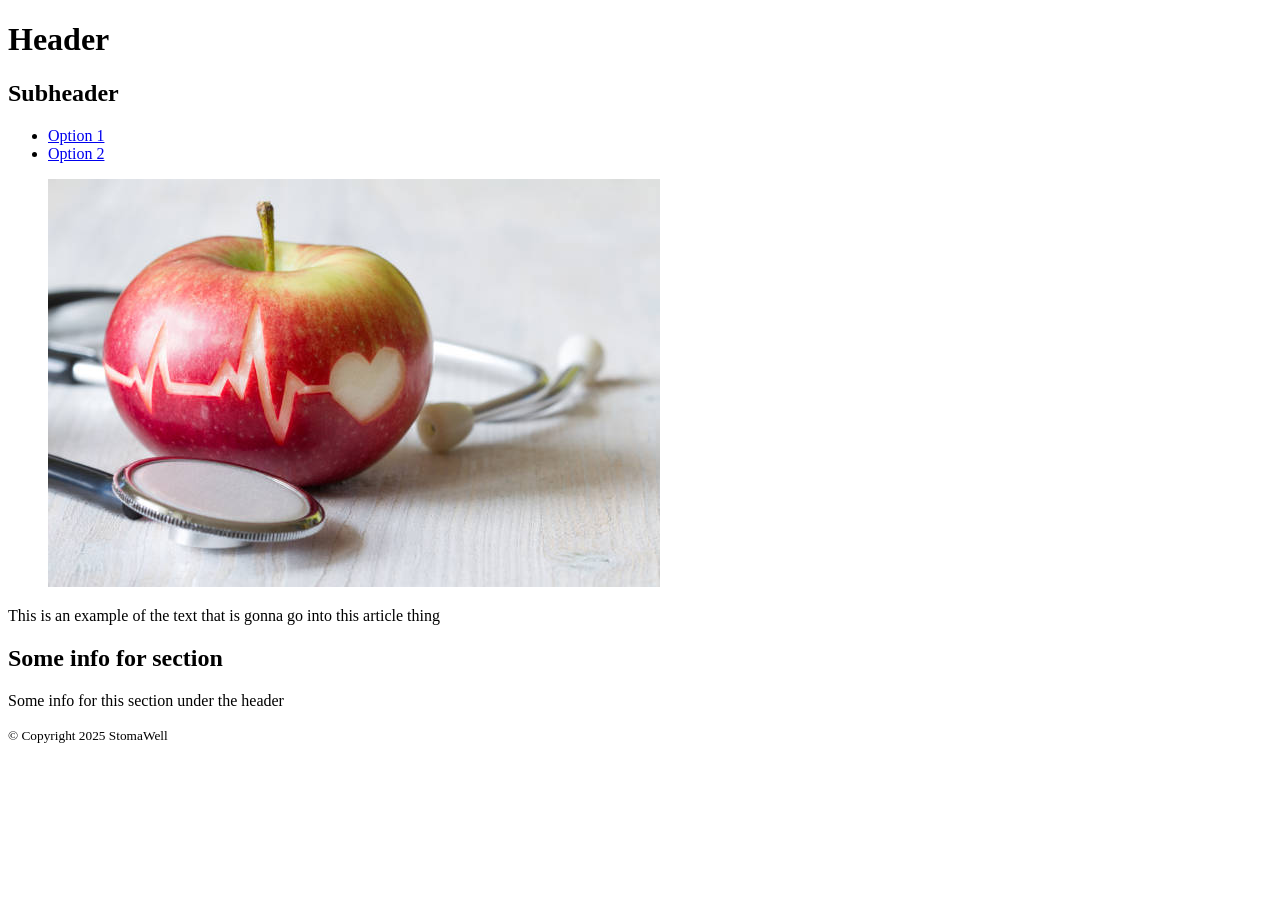
==== index.html @ 1ad5fc43 "Added who knows what to the index file and added the css directory... We will find out after I check" ====
<!DOCTYPE html>
<html>
    <head>
        <meta charset="utf-8" />
        <title>Title</title>
        <link href="css/styles.css" rel="stylesheet" />
    </head>
    <body>
        <header>
            <h1>Header</h1>
            <h2>Subheader</h2>
        </header>
        <nav>
            <ul>
                <li><a href="#">Option 1</a></li>
                <li><a href="#">Option 2</a></li>
            </ul>
        </nav>
        <main>
            <article>
                <figure>
                    <img src="images/Example_Photo.jpg">
                </figure>
                <p>
                This is an example of the text that is gonna go into this article thing
                </p>
            </article>
                <section>
                    <h2>Some info for section</h2>
                    <p>
                    Some info for this section under the header
                    </p>
                </section>
        </main>
        <footer>
            <small>&copy; Copyright 2025 StomaWell</small>
        </footer>
    </body>
</html>
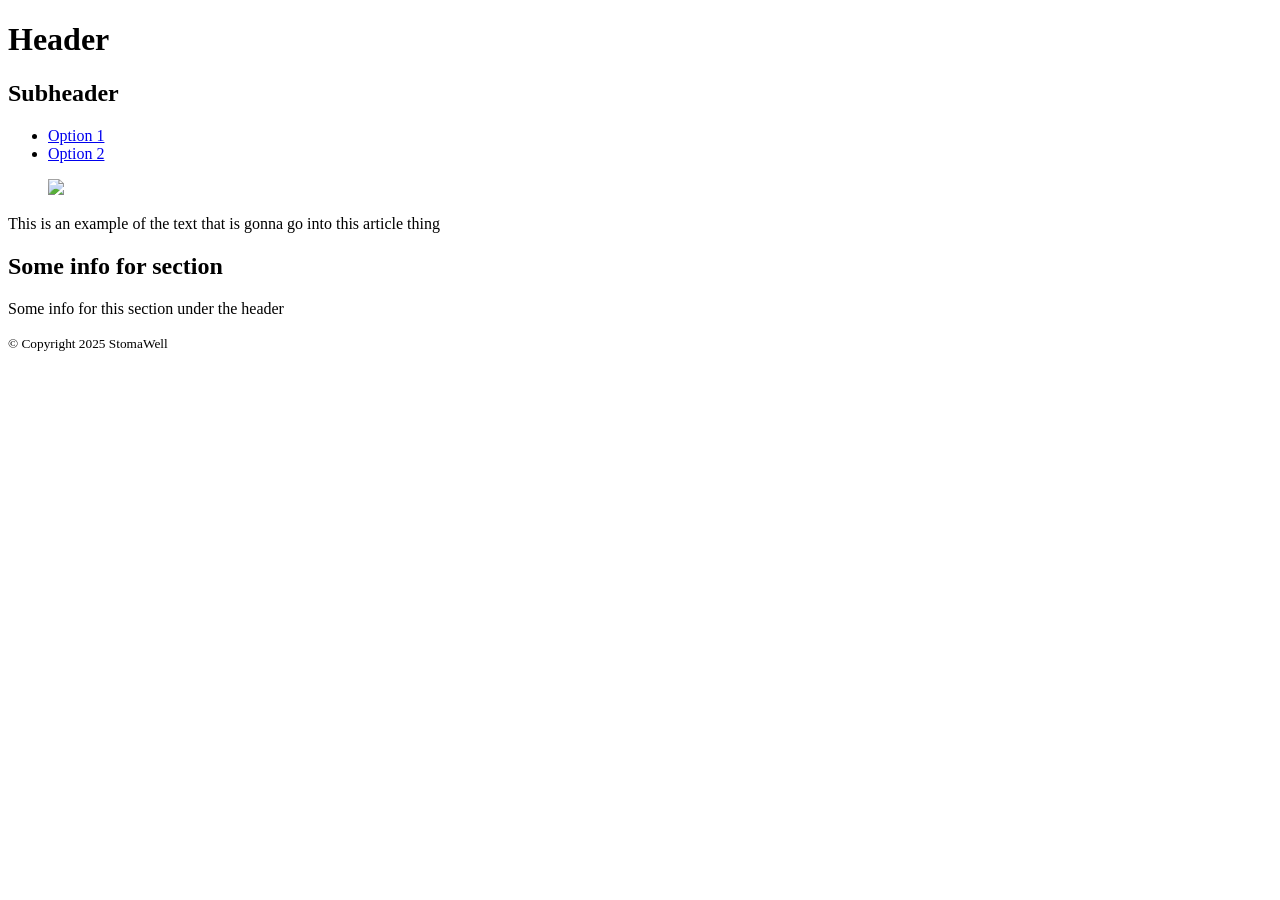
==== commit a9d50ada: "Modified the readme, delted unneeded pictures, tried to modify the index file and failed" ====
--- a/index.html
+++ b/index.html
@@ -19,7 +19,7 @@
         <main>
             <article>
                 <figure>
-                    <img src="images/Example_Photo.jpg">
+                    <img src="wellness_rock.jpg">
                 </figure>
                 <p>
                 This is an example of the text that is gonna go into this article thing
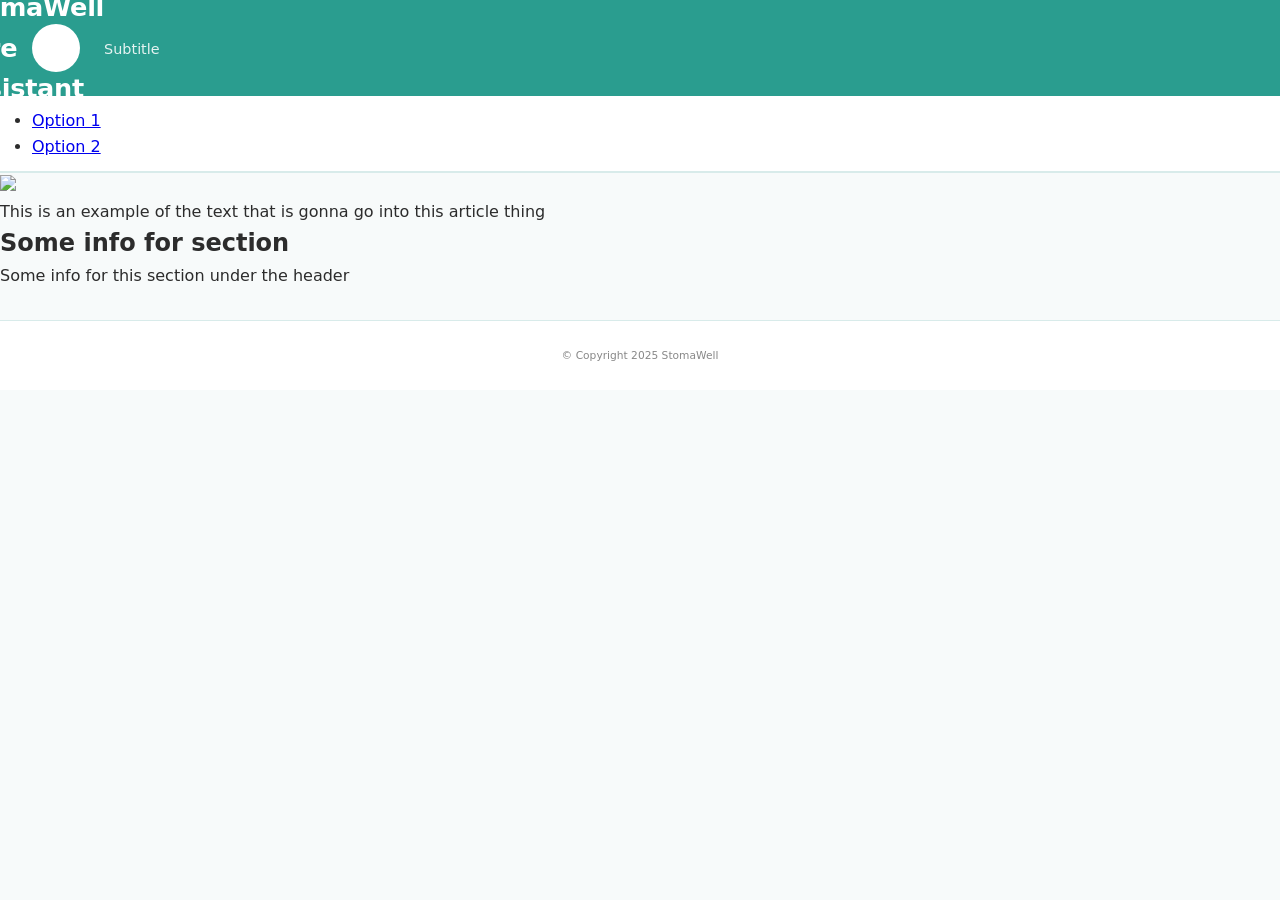
==== commit 06d3da36: "This is the modification of many files that add the code that was helped by AI. Modification of the " ====
--- a/index.html
+++ b/index.html
@@ -4,11 +4,14 @@
         <meta charset="utf-8" />
         <title>Title</title>
         <link href="css/styles.css" rel="stylesheet" />
+        <script src="js/app.js" defer></script>
     </head>
     <body>
         <header>
-            <h1>Header</h1>
-            <h2>Subheader</h2>
+            <div class="header-logo">
+                <h1>StomaWell Care Assistant</h1>
+                    <p>Subtitle</p>
+            </div>
         </header>
         <nav>
             <ul>
--- a/css/styles.css
+++ b/css/styles.css
@@ -0,0 +1,358 @@
+/* ─── Design Tokens ─────────────────────────────────────────────────────────── */
+:root {
+  --teal:        #2A9D8F;
+  --teal-dark:   #1E7268;
+  --teal-light:  #E8F5F4;
+  --orange:      #E76F2A;
+  --text-dark:   #2C2C2C;
+  --text-mid:    #555555;
+  --text-light:  #888888;
+  --bg:          #FFFFFF;
+  --bg-subtle:   #F7FAFA;
+  --border:      #D8EBEA;
+  --radius:      10px;
+  --shadow:      0 2px 8px rgba(0,0,0,0.08);
+}
+
+/* ─── Reset & Base ───────────────────────────────────────────────────────────── */
+*, *::before, *::after { box-sizing: border-box; margin: 0; padding: 0; }
+
+body {
+  font-family: 'Segoe UI', system-ui, sans-serif;
+  background: var(--bg-subtle);
+  color: var(--text-dark);
+  line-height: 1.6;
+  min-height: 100vh;
+}
+
+/* ─── Header ─────────────────────────────────────────────────────────────────── */
+header {
+  background: var(--teal);
+  color: #fff;
+  padding: 1.5rem 2rem;
+  display: flex;
+  align-items: center;
+  gap: 1.25rem;
+}
+
+.header-logo {
+  width: 48px;
+  height: 48px;
+  background: #fff;
+  border-radius: 50%;
+  display: flex;
+  align-items: center;
+  justify-content: center;
+  flex-shrink: 0;
+}
+
+.header-logo svg { display: block; }
+
+header h1 {
+  font-size: 1.6rem;
+  font-weight: 700;
+  letter-spacing: -0.3px;
+}
+
+header p {
+  font-size: 0.9rem;
+  opacity: 0.88;
+  margin-top: 0.15rem;
+}
+
+/* ─── Nav / Filter Bar ───────────────────────────────────────────────────────── */
+nav {
+  background: var(--bg);
+  border-bottom: 2px solid var(--border);
+  padding: 0.75rem 2rem;
+  display: flex;
+  align-items: center;
+  gap: 0.6rem;
+  flex-wrap: wrap;
+}
+
+nav span {
+  font-size: 0.8rem;
+  font-weight: 600;
+  color: var(--text-light);
+  text-transform: uppercase;
+  letter-spacing: 0.08em;
+  margin-right: 0.4rem;
+}
+
+.filter-btn {
+  background: none;
+  border: 1.5px solid var(--border);
+  border-radius: 2rem;
+  padding: 0.35rem 1rem;
+  font-size: 0.875rem;
+  color: var(--text-mid);
+  cursor: pointer;
+  transition: background 0.15s, color 0.15s, border-color 0.15s;
+}
+
+.filter-btn:hover {
+  background: var(--teal-light);
+  border-color: var(--teal);
+  color: var(--teal-dark);
+}
+
+.filter-btn.active {
+  background: var(--teal);
+  border-color: var(--teal);
+  color: #fff;
+  font-weight: 600;
+}
+
+/* ─── Page Layout ────────────────────────────────────────────────────────────── */
+.page-layout {
+  display: grid;
+  grid-template-columns: 1fr 280px;
+  gap: 1.5rem;
+  max-width: 1100px;
+  margin: 1.5rem auto;
+  padding: 0 1.5rem;
+}
+
+/* ─── Tips Grid ──────────────────────────────────────────────────────────────── */
+#tips-grid {
+  display: grid;
+  grid-template-columns: repeat(auto-fill, minmax(280px, 1fr));
+  gap: 1rem;
+  align-content: start;
+}
+
+.empty-msg {
+  color: var(--text-light);
+  font-style: italic;
+  grid-column: 1 / -1;
+  padding: 1rem 0;
+}
+
+/* ─── Loading & Error ────────────────────────────────────────────────────────── */
+#loading-msg {
+  grid-column: 1 / -1;
+  text-align: center;
+  padding: 2rem;
+  color: var(--text-mid);
+  font-size: 0.95rem;
+}
+
+#loading-msg::before {
+  content: "";
+  display: block;
+  width: 36px;
+  height: 36px;
+  border: 3px solid var(--border);
+  border-top-color: var(--teal);
+  border-radius: 50%;
+  animation: spin 0.8s linear infinite;
+  margin: 0 auto 0.75rem;
+}
+
+@keyframes spin { to { transform: rotate(360deg); } }
+
+#error-msg {
+  grid-column: 1 / -1;
+  background: #fff3f3;
+  border: 1.5px solid #f5a0a0;
+  border-radius: var(--radius);
+  color: #b00020;
+  padding: 1rem 1.25rem;
+  font-size: 0.9rem;
+}
+
+/* ─── Tip Cards ──────────────────────────────────────────────────────────────── */
+.tip-card {
+  background: var(--bg);
+  border: 1.5px solid var(--border);
+  border-radius: var(--radius);
+  padding: 1.1rem 1.25rem;
+  box-shadow: var(--shadow);
+  display: flex;
+  flex-direction: column;
+  gap: 0.5rem;
+  transition: box-shadow 0.15s;
+}
+
+.tip-card:hover { box-shadow: 0 4px 16px rgba(42,157,143,0.13); }
+
+.card-header {
+  display: flex;
+  align-items: center;
+  justify-content: space-between;
+  gap: 0.5rem;
+}
+
+.category-badge {
+  font-size: 0.72rem;
+  font-weight: 700;
+  text-transform: uppercase;
+  letter-spacing: 0.08em;
+  color: var(--teal-dark);
+  background: var(--teal-light);
+  border-radius: 2rem;
+  padding: 0.2rem 0.65rem;
+}
+
+.save-btn {
+  background: none;
+  border: 1.5px solid var(--border);
+  border-radius: 2rem;
+  padding: 0.2rem 0.65rem;
+  font-size: 0.78rem;
+  color: var(--text-light);
+  cursor: pointer;
+  transition: background 0.15s, color 0.15s, border-color 0.15s;
+  white-space: nowrap;
+}
+
+.save-btn:hover {
+  background: var(--teal-light);
+  border-color: var(--teal);
+  color: var(--teal-dark);
+}
+
+.save-btn.saved {
+  background: var(--teal);
+  border-color: var(--teal);
+  color: #fff;
+}
+
+.card-title {
+  font-size: 1rem;
+  font-weight: 700;
+  color: var(--text-dark);
+  line-height: 1.3;
+}
+
+.card-summary {
+  font-size: 0.875rem;
+  color: var(--text-mid);
+  flex-grow: 1;
+}
+
+.expand-btn {
+  background: none;
+  border: none;
+  color: var(--teal);
+  font-size: 0.83rem;
+  font-weight: 600;
+  cursor: pointer;
+  text-align: left;
+  padding: 0;
+  margin-top: 0.25rem;
+}
+
+.expand-btn:hover { color: var(--teal-dark); }
+
+.card-details {
+  border-top: 1.5px solid var(--teal-light);
+  padding-top: 0.75rem;
+  margin-top: 0.25rem;
+  font-size: 0.875rem;
+  color: var(--text-mid);
+  line-height: 1.65;
+}
+
+.hidden { display: none; }
+
+/* ─── My Care List Sidebar ───────────────────────────────────────────────────── */
+aside {
+  background: var(--bg);
+  border: 1.5px solid var(--border);
+  border-radius: var(--radius);
+  padding: 1.1rem 1.25rem;
+  box-shadow: var(--shadow);
+  align-self: start;
+  position: sticky;
+  top: 1.25rem;
+}
+
+aside h2 {
+  font-size: 1rem;
+  font-weight: 700;
+  color: var(--text-dark);
+  display: flex;
+  justify-content: space-between;
+  align-items: center;
+  margin-bottom: 0.75rem;
+}
+
+#saved-count {
+  background: var(--teal);
+  color: #fff;
+  border-radius: 2rem;
+  padding: 0.1rem 0.55rem;
+  font-size: 0.78rem;
+}
+
+#saved-list {
+  list-style: none;
+  display: flex;
+  flex-direction: column;
+  gap: 0.5rem;
+}
+
+.saved-item {
+  display: flex;
+  align-items: center;
+  justify-content: space-between;
+  gap: 0.5rem;
+  font-size: 0.85rem;
+  color: var(--text-mid);
+  padding: 0.4rem 0;
+  border-bottom: 1px solid var(--teal-light);
+}
+
+.saved-item:last-child { border-bottom: none; }
+
+.remove-btn {
+  background: none;
+  border: none;
+  color: var(--text-light);
+  cursor: pointer;
+  font-size: 0.8rem;
+  flex-shrink: 0;
+  padding: 0.1rem 0.25rem;
+  border-radius: 4px;
+}
+
+.remove-btn:hover { background: #fde8e8; color: #b00020; }
+
+.empty-saved {
+  font-size: 0.83rem;
+  color: var(--text-light);
+  font-style: italic;
+}
+
+/* ─── Footer ─────────────────────────────────────────────────────────────────── */
+footer {
+  text-align: center;
+  padding: 1.5rem;
+  font-size: 0.8rem;
+  color: var(--text-light);
+  border-top: 1px solid var(--border);
+  margin-top: 2rem;
+  background: var(--bg);
+}
+
+/* ─── Responsive ─────────────────────────────────────────────────────────────── */
+@media (max-width: 768px) {
+  .page-layout {
+    grid-template-columns: 1fr;
+  }
+
+  aside {
+    position: static;
+    order: -1; /* show saved list above tips on mobile */
+  }
+
+  header {
+    padding: 1rem 1.25rem;
+  }
+
+  header h1 { font-size: 1.3rem; }
+
+  nav { padding: 0.6rem 1rem; }
+}
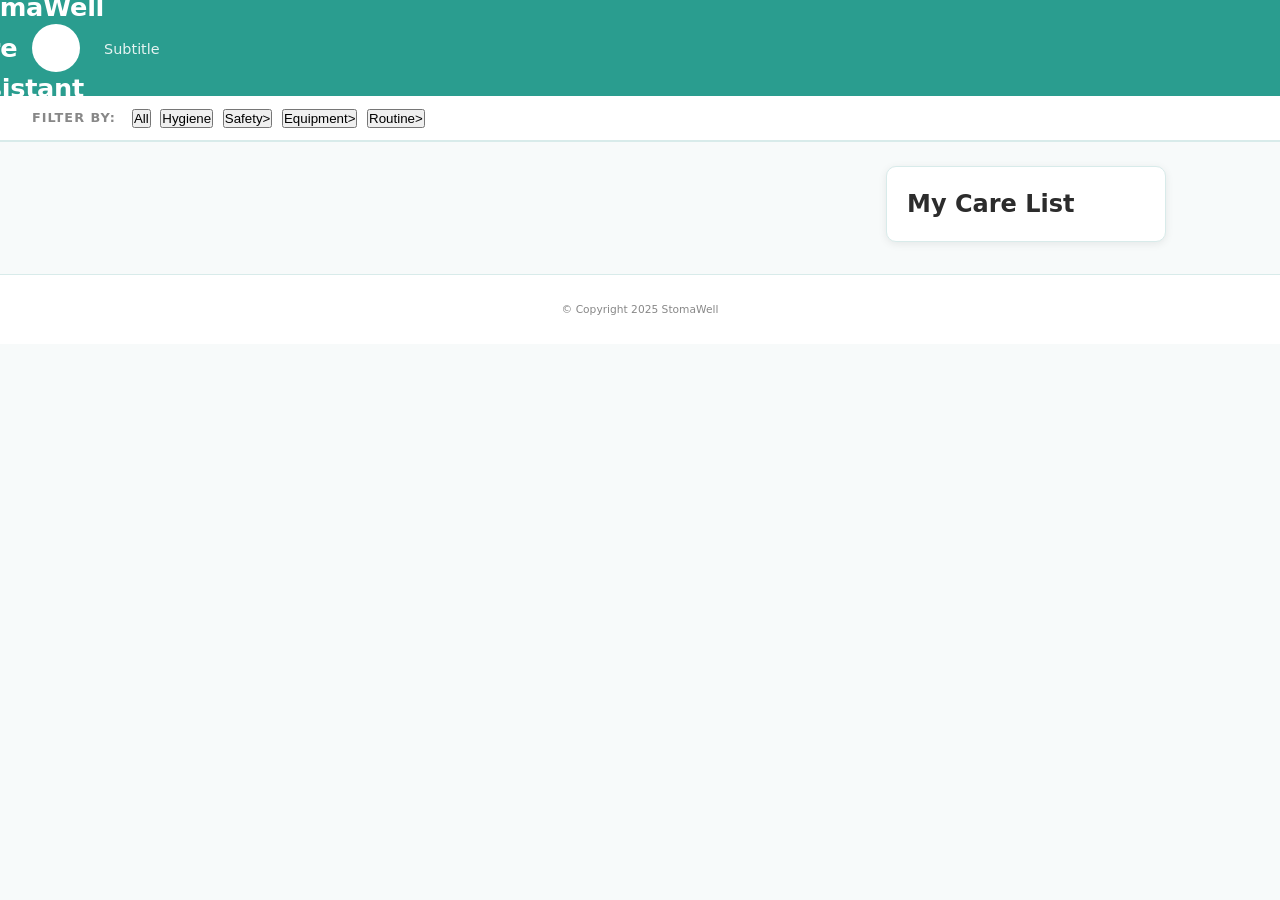
==== commit 1f92ab37: "Made small changes to the Index File" ====
--- a/index.html
+++ b/index.html
@@ -4,7 +4,6 @@
         <meta charset="utf-8" />
         <title>Title</title>
         <link href="css/styles.css" rel="stylesheet" />
-        <script src="js/app.js" defer></script>
     </head>
     <body>
         <header>
@@ -14,29 +13,30 @@
             </div>
         </header>
         <nav>
-            <ul>
-                <li><a href="#">Option 1</a></li>
-                <li><a href="#">Option 2</a></li>
-            </ul>
+            <span>Filter by:</span>
+            <button type="button" class"filter-btn active" data-category="All">All</button>
+            <button type="button" class"filter-btn" data-category="Hygiene">Hygiene</button>
+            <button type="button" class"filter-btn" data-category="Safety">Safety></button>
+            <button type="button" class"filter-btn" data-category="Equipment">Equipment></button>
+            <button type="button" class"filter-btn" data-category="Routine">Routine></button>
         </nav>
-        <main>
-            <article>
-                <figure>
-                    <img src="wellness_rock.jpg">
-                </figure>
-                <p>
-                This is an example of the text that is gonna go into this article thing
-                </p>
-            </article>
-                <section>
-                    <h2>Some info for section</h2>
-                    <p>
-                    Some info for this section under the header
-                    </p>
-                </section>
-        </main>
+
+        <div class="page-layout">
+            <main id="loading-msg" id="error-msg" hidden>
+            </main>
+
+            <div id="tips-grid">
+            </div>
+
+            <aside>
+                <h1>My Care List</h1>
+                <ul id="saved-list">
+            </aside>
+        
+        </div>
         <footer>
             <small>&copy; Copyright 2025 StomaWell</small>
         </footer>
+        <script src="js/app.js" defer></script>
     </body>
 </html>
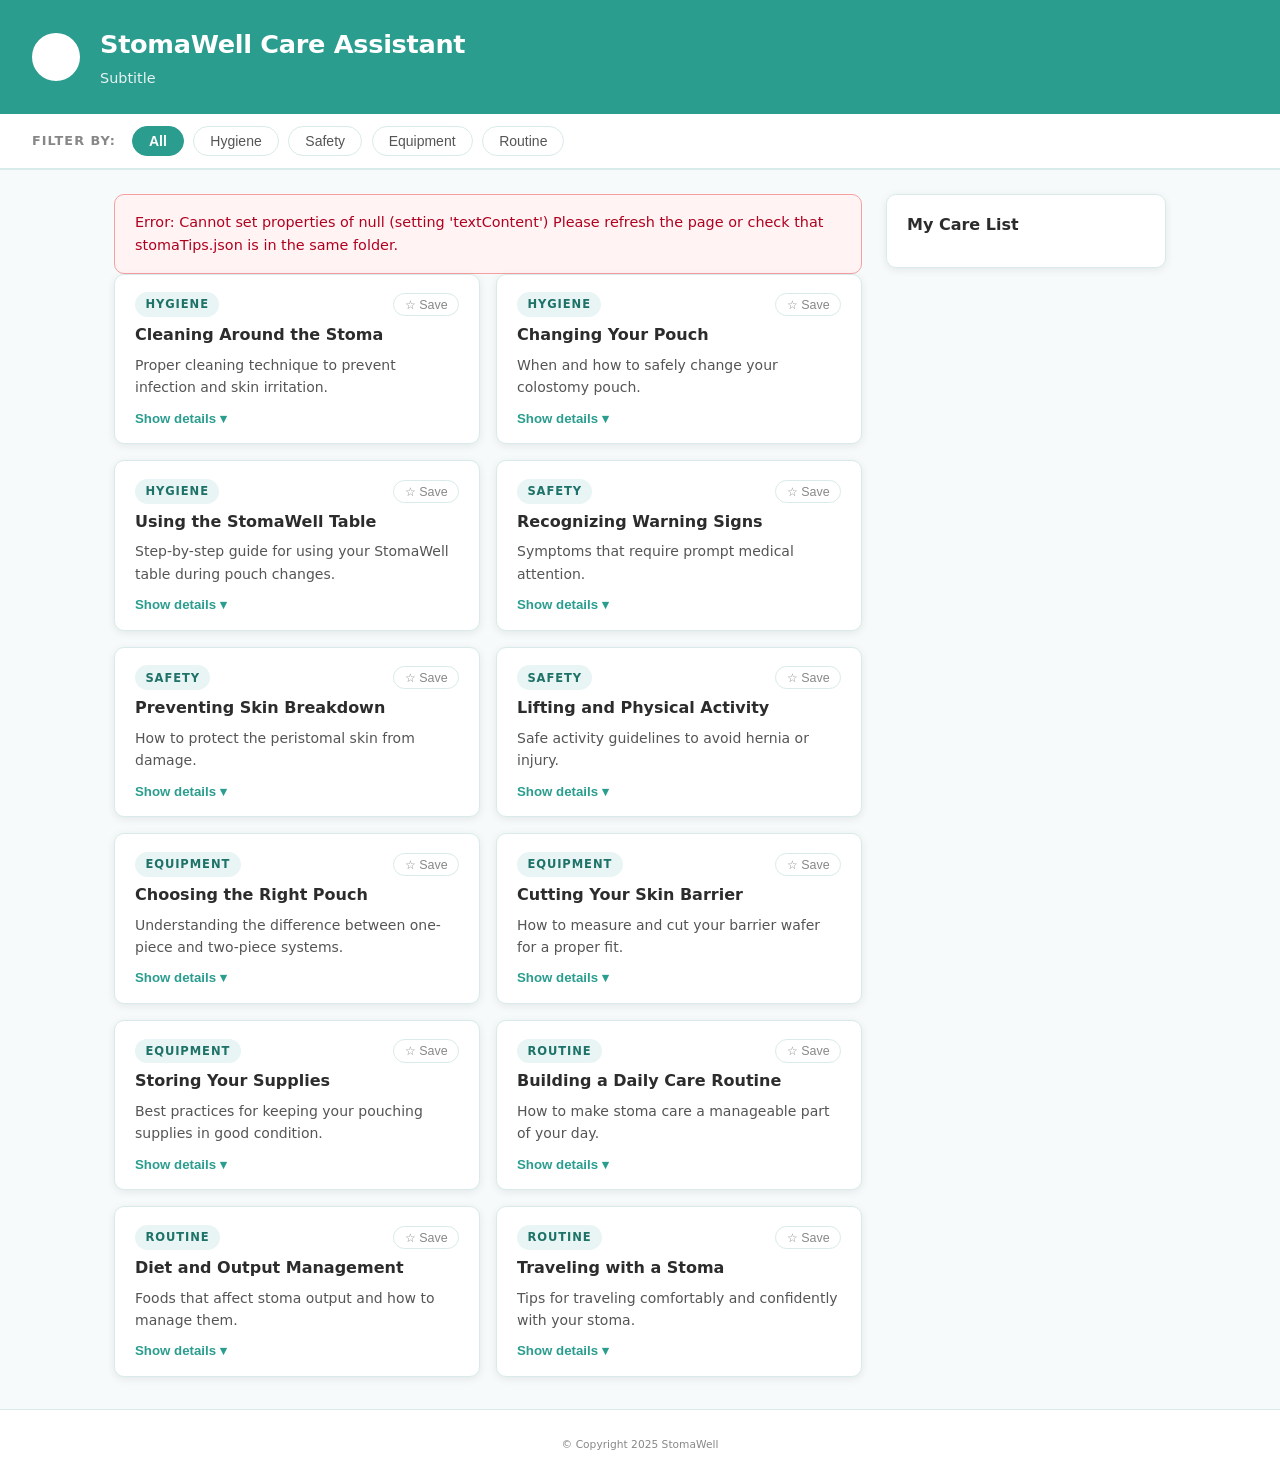
==== commit 12a71ec1: "moved files out of their directories as there was a bug with the JavaScript that was not allowing th" ====
--- a/index.html
+++ b/index.html
@@ -3,40 +3,41 @@
     <head>
         <meta charset="utf-8" />
         <title>Title</title>
-        <link href="css/styles.css" rel="stylesheet" />
+        <link href="styles.css" rel="stylesheet" />
     </head>
     <body>
         <header>
-            <div class="header-logo">
+            <div class="header-logo"></div>
+            <div>     
                 <h1>StomaWell Care Assistant</h1>
                     <p>Subtitle</p>
             </div>
         </header>
         <nav>
             <span>Filter by:</span>
-            <button type="button" class"filter-btn active" data-category="All">All</button>
-            <button type="button" class"filter-btn" data-category="Hygiene">Hygiene</button>
-            <button type="button" class"filter-btn" data-category="Safety">Safety></button>
-            <button type="button" class"filter-btn" data-category="Equipment">Equipment></button>
-            <button type="button" class"filter-btn" data-category="Routine">Routine></button>
+            <button type="button" class="filter-btn active" data-category="All">All</button>
+            <button type="button" class="filter-btn" data-category="Hygiene">Hygiene</button>
+            <button type="button" class="filter-btn" data-category="Safety">Safety</button>
+            <button type="button" class="filter-btn" data-category="Equipment">Equipment</button>
+            <button type="button" class="filter-btn" data-category="Routine">Routine</button>
         </nav>
 
         <div class="page-layout">
-            <main id="loading-msg" id="error-msg" hidden>
+            <main>
+                <p id="loading-msg">Loading tips...</p>
+                <p id="error-msg" hidden></p>
+                <div id="tips-grid"></div>
             </main>
 
-            <div id="tips-grid">
-            </div>
-
             <aside>
-                <h1>My Care List</h1>
-                <ul id="saved-list">
+                <h2>My Care List</h2>
+                <ul id="saved-list"></ul>
             </aside>
         
         </div>
         <footer>
             <small>&copy; Copyright 2025 StomaWell</small>
         </footer>
-        <script src="js/app.js" defer></script>
+        <script src="app.js" defer></script>
     </body>
 </html>
--- a/styles.css
+++ b/styles.css
@@ -0,0 +1,358 @@
+/* ─── Design Tokens ─────────────────────────────────────────────────────────── */
+:root {
+  --teal:        #2A9D8F;
+  --teal-dark:   #1E7268;
+  --teal-light:  #E8F5F4;
+  --orange:      #E76F2A;
+  --text-dark:   #2C2C2C;
+  --text-mid:    #555555;
+  --text-light:  #888888;
+  --bg:          #FFFFFF;
+  --bg-subtle:   #F7FAFA;
+  --border:      #D8EBEA;
+  --radius:      10px;
+  --shadow:      0 2px 8px rgba(0,0,0,0.08);
+}
+
+/* ─── Reset & Base ───────────────────────────────────────────────────────────── */
+*, *::before, *::after { box-sizing: border-box; margin: 0; padding: 0; }
+
+body {
+  font-family: 'Segoe UI', system-ui, sans-serif;
+  background: var(--bg-subtle);
+  color: var(--text-dark);
+  line-height: 1.6;
+  min-height: 100vh;
+}
+
+/* ─── Header ─────────────────────────────────────────────────────────────────── */
+header {
+  background: var(--teal);
+  color: #fff;
+  padding: 1.5rem 2rem;
+  display: flex;
+  align-items: center;
+  gap: 1.25rem;
+}
+
+.header-logo {
+  width: 48px;
+  height: 48px;
+  background: #fff;
+  border-radius: 50%;
+  display: flex;
+  align-items: center;
+  justify-content: center;
+  flex-shrink: 0;
+}
+
+.header-logo svg { display: block; }
+
+header h1 {
+  font-size: 1.6rem;
+  font-weight: 700;
+  letter-spacing: -0.3px;
+}
+
+header p {
+  font-size: 0.9rem;
+  opacity: 0.88;
+  margin-top: 0.15rem;
+}
+
+/* ─── Nav / Filter Bar ───────────────────────────────────────────────────────── */
+nav {
+  background: var(--bg);
+  border-bottom: 2px solid var(--border);
+  padding: 0.75rem 2rem;
+  display: flex;
+  align-items: center;
+  gap: 0.6rem;
+  flex-wrap: wrap;
+}
+
+nav span {
+  font-size: 0.8rem;
+  font-weight: 600;
+  color: var(--text-light);
+  text-transform: uppercase;
+  letter-spacing: 0.08em;
+  margin-right: 0.4rem;
+}
+
+.filter-btn {
+  background: none;
+  border: 1.5px solid var(--border);
+  border-radius: 2rem;
+  padding: 0.35rem 1rem;
+  font-size: 0.875rem;
+  color: var(--text-mid);
+  cursor: pointer;
+  transition: background 0.15s, color 0.15s, border-color 0.15s;
+}
+
+.filter-btn:hover {
+  background: var(--teal-light);
+  border-color: var(--teal);
+  color: var(--teal-dark);
+}
+
+.filter-btn.active {
+  background: var(--teal);
+  border-color: var(--teal);
+  color: #fff;
+  font-weight: 600;
+}
+
+/* ─── Page Layout ────────────────────────────────────────────────────────────── */
+.page-layout {
+  display: grid;
+  grid-template-columns: 1fr 280px;
+  gap: 1.5rem;
+  max-width: 1100px;
+  margin: 1.5rem auto;
+  padding: 0 1.5rem;
+}
+
+/* ─── Tips Grid ──────────────────────────────────────────────────────────────── */
+#tips-grid {
+  display: grid;
+  grid-template-columns: repeat(auto-fill, minmax(280px, 1fr));
+  gap: 1rem;
+  align-content: start;
+}
+
+.empty-msg {
+  color: var(--text-light);
+  font-style: italic;
+  grid-column: 1 / -1;
+  padding: 1rem 0;
+}
+
+/* ─── Loading & Error ────────────────────────────────────────────────────────── */
+#loading-msg {
+  grid-column: 1 / -1;
+  text-align: center;
+  padding: 2rem;
+  color: var(--text-mid);
+  font-size: 0.95rem;
+}
+
+#loading-msg::before {
+  content: "";
+  display: block;
+  width: 36px;
+  height: 36px;
+  border: 3px solid var(--border);
+  border-top-color: var(--teal);
+  border-radius: 50%;
+  animation: spin 0.8s linear infinite;
+  margin: 0 auto 0.75rem;
+}
+
+@keyframes spin { to { transform: rotate(360deg); } }
+
+#error-msg {
+  grid-column: 1 / -1;
+  background: #fff3f3;
+  border: 1.5px solid #f5a0a0;
+  border-radius: var(--radius);
+  color: #b00020;
+  padding: 1rem 1.25rem;
+  font-size: 0.9rem;
+}
+
+/* ─── Tip Cards ──────────────────────────────────────────────────────────────── */
+.tip-card {
+  background: var(--bg);
+  border: 1.5px solid var(--border);
+  border-radius: var(--radius);
+  padding: 1.1rem 1.25rem;
+  box-shadow: var(--shadow);
+  display: flex;
+  flex-direction: column;
+  gap: 0.5rem;
+  transition: box-shadow 0.15s;
+}
+
+.tip-card:hover { box-shadow: 0 4px 16px rgba(42,157,143,0.13); }
+
+.card-header {
+  display: flex;
+  align-items: center;
+  justify-content: space-between;
+  gap: 0.5rem;
+}
+
+.category-badge {
+  font-size: 0.72rem;
+  font-weight: 700;
+  text-transform: uppercase;
+  letter-spacing: 0.08em;
+  color: var(--teal-dark);
+  background: var(--teal-light);
+  border-radius: 2rem;
+  padding: 0.2rem 0.65rem;
+}
+
+.save-btn {
+  background: none;
+  border: 1.5px solid var(--border);
+  border-radius: 2rem;
+  padding: 0.2rem 0.65rem;
+  font-size: 0.78rem;
+  color: var(--text-light);
+  cursor: pointer;
+  transition: background 0.15s, color 0.15s, border-color 0.15s;
+  white-space: nowrap;
+}
+
+.save-btn:hover {
+  background: var(--teal-light);
+  border-color: var(--teal);
+  color: var(--teal-dark);
+}
+
+.save-btn.saved {
+  background: var(--teal);
+  border-color: var(--teal);
+  color: #fff;
+}
+
+.card-title {
+  font-size: 1rem;
+  font-weight: 700;
+  color: var(--text-dark);
+  line-height: 1.3;
+}
+
+.card-summary {
+  font-size: 0.875rem;
+  color: var(--text-mid);
+  flex-grow: 1;
+}
+
+.expand-btn {
+  background: none;
+  border: none;
+  color: var(--teal);
+  font-size: 0.83rem;
+  font-weight: 600;
+  cursor: pointer;
+  text-align: left;
+  padding: 0;
+  margin-top: 0.25rem;
+}
+
+.expand-btn:hover { color: var(--teal-dark); }
+
+.card-details {
+  border-top: 1.5px solid var(--teal-light);
+  padding-top: 0.75rem;
+  margin-top: 0.25rem;
+  font-size: 0.875rem;
+  color: var(--text-mid);
+  line-height: 1.65;
+}
+
+.hidden { display: none; }
+
+/* ─── My Care List Sidebar ───────────────────────────────────────────────────── */
+aside {
+  background: var(--bg);
+  border: 1.5px solid var(--border);
+  border-radius: var(--radius);
+  padding: 1.1rem 1.25rem;
+  box-shadow: var(--shadow);
+  align-self: start;
+  position: sticky;
+  top: 1.25rem;
+}
+
+aside h2 {
+  font-size: 1rem;
+  font-weight: 700;
+  color: var(--text-dark);
+  display: flex;
+  justify-content: space-between;
+  align-items: center;
+  margin-bottom: 0.75rem;
+}
+
+#saved-count {
+  background: var(--teal);
+  color: #fff;
+  border-radius: 2rem;
+  padding: 0.1rem 0.55rem;
+  font-size: 0.78rem;
+}
+
+#saved-list {
+  list-style: none;
+  display: flex;
+  flex-direction: column;
+  gap: 0.5rem;
+}
+
+.saved-item {
+  display: flex;
+  align-items: center;
+  justify-content: space-between;
+  gap: 0.5rem;
+  font-size: 0.85rem;
+  color: var(--text-mid);
+  padding: 0.4rem 0;
+  border-bottom: 1px solid var(--teal-light);
+}
+
+.saved-item:last-child { border-bottom: none; }
+
+.remove-btn {
+  background: none;
+  border: none;
+  color: var(--text-light);
+  cursor: pointer;
+  font-size: 0.8rem;
+  flex-shrink: 0;
+  padding: 0.1rem 0.25rem;
+  border-radius: 4px;
+}
+
+.remove-btn:hover { background: #fde8e8; color: #b00020; }
+
+.empty-saved {
+  font-size: 0.83rem;
+  color: var(--text-light);
+  font-style: italic;
+}
+
+/* ─── Footer ─────────────────────────────────────────────────────────────────── */
+footer {
+  text-align: center;
+  padding: 1.5rem;
+  font-size: 0.8rem;
+  color: var(--text-light);
+  border-top: 1px solid var(--border);
+  margin-top: 2rem;
+  background: var(--bg);
+}
+
+/* ─── Responsive ─────────────────────────────────────────────────────────────── */
+@media (max-width: 768px) {
+  .page-layout {
+    grid-template-columns: 1fr;
+  }
+
+  aside {
+    position: static;
+    order: -1; /* show saved list above tips on mobile */
+  }
+
+  header {
+    padding: 1rem 1.25rem;
+  }
+
+  header h1 { font-size: 1.3rem; }
+
+  nav { padding: 0.6rem 1rem; }
+}
